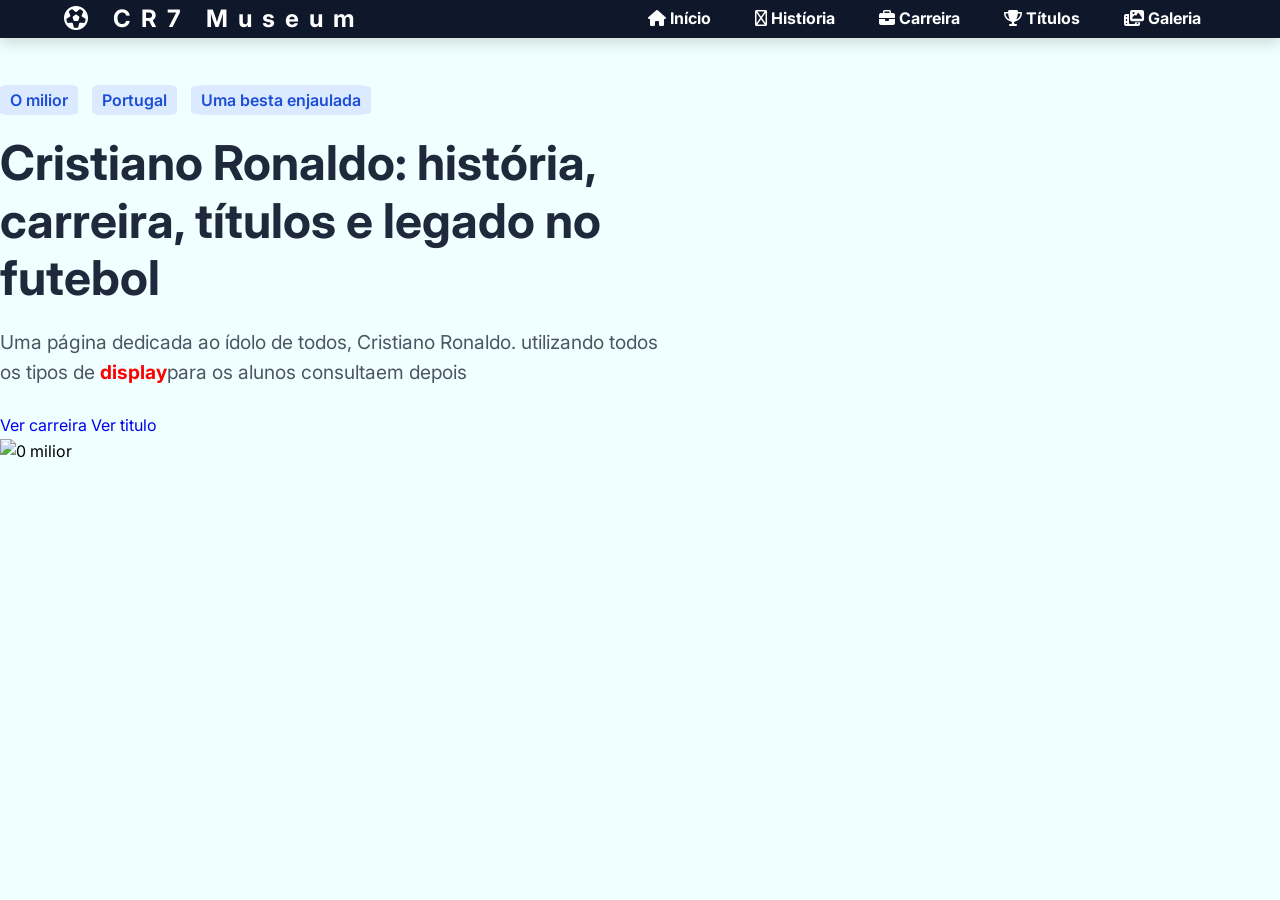
==== 12-AULA/index.html @ c47f36d0 "aula 12" ====
<!doctype html>
<html lang="pt-BR">
  <head>
    <meta charset="UTF-8" />
    <meta name="viewport" content="width=device-width, initial-scale=1.0" />
    <title>Document</title>

    <!-- IMPORTANDO FONT AWESOME -->
    <link
      rel="stylesheet"
      href="https://cdnjs.cloudflare.com/ajax/libs/font-awesome/6.5.0/css/all.min.css"
    />
    <!-- IMPORTANDO GOOGLE ICONS -->
    <link
      rel="stylesheet"
      href="https://fonts.googleapis.com/css2?family=Material+Symbols+Outlined:opsz,wght,FILL,GRAD@20..48,100..700,0..1,-50..200"
    />
    <!-- IMPORTAÇÃO NOSSO CSS -->
    <link rel="stylesheet" href="style.css" />
  </head>
  <body>
    <header class="topo">
      <nav class="navegaçao container">
        <div class="logo">
          <i class="fa-regular fa-futbol"></i>
          CR7 Museum
        </div>
        <ul class="menu">
          <!-- Opções do menu -->
          <li>
            <a href="#Início">
              <i class="fa-solid fa-house"></i>
              Início
            </a>
          </li>
          <!-- Opções do menu 2 -->
          <li>
            <a href="#historia">
              <i class="fa-regular fa-circle-info"></i>
              Histíoria
            </a>
          </li>
          <!-- Opções do menu 3 -->
          <li>
            <a href="#carreira">
              <i class="fa-solid fa-briefcase"></i>
              Carreira
            </a>
          </li>
          <!-- Opções do menu 4 -->
          <li>
            <a href="#titulos">
              <i class="fa-solid fa-trophy"></i>
              Títulos
            </a>
          </li>
          <!-- Opções do menu 5 -->
          <li>
            <a href="#galeria">
              <i class="fa-solid fa-photo-film"></i>
              Galeria
            </a>
          </li>
        </ul>
      </nav>
    </header>
    <main>
      <!-- PRIMEIRA SEÇÃO - GRID -->
      <section id="inicio" class="conteiner idol">

        <!-- Pate Textual -->
        <div class="idol-texto">
            <!-- Tags visuais -->
          <span class="etiqueta-linha">O milior</span>
          <span class="etiqueta-linha">Portugal</span>
          <span class="etiqueta-linha">Uma besta enjaulada</span>

          <h1>
            Cristiano Ronaldo: história, carreira, títulos e legado no futebol
          </h1>

          <p>
            Uma página dedicada ao ídolo de todos, Cristiano Ronaldo. utilizando
            todos os tipos de <span class="destaque-inline">display</span>para
            os alunos consultaem depois
          </p>

          <div>
            <a href="#carreira" class="botao botao-pimário">Ver carreira</a>
            <a href="#titulos" class="botao botao-secudario">Ver titulo</a>
          </div>
          <!-- Parte Imagem -->
          <div class="idol-imagem">
            <img
              src="https://editorial.uefa.com/resources/0282-184d73110076-1612dd46f21d-1000/cristiano_ronaldo_of_portugal_celebrates_after_scoring_a.jpeg"
              alt="0 milior"
            />
          </div>
        </div>
      </section>
    </main>
    <footer>

    </footer>
  </body>
</html>
---- 12-AULA/style.css ----
@import url('https://fonts.googleapis.com/css2?family=Inter:ital,opsz,wght@0,14..32,100..900;1,14..32,100..900&display=swap');
/* RESET */
* {
    margin: 0;
    padding: 0px;
}
/* Formação base */
body{
    font-family: "Inter", sans-serif;
    background-color: azure;
    color: black;
    line-height: 1.6;
}

img{
    max-width: 100%;
    display: block;
}

a{
    text-decoration: none;
}

.container{
    width: 90%;
    max-width: 1200px;
    margin: 0 auto;
}
/* Topo */
.topo {
    background-color: #0f172a;
    position: sticky;
    top: 0;
    z-index: 2;
    box-shadow: 0 5px 15px rgba(0,0,0,0.15);
}

.navegaçao{
    display: flex;
    justify-content: space-between;
    align-items: center;
    gap: 20px;
}

.logo{
    color: white;
    font-size: 1.5em;
    font-weight: bolder;
    letter-spacing: 10px;
}

.menu{
    list-style: none;
    display: flex;
    gap: 14px;
}

.menu a{
    color: white;
    font-weight: 700;
    padding: 10px 15px;
    border-radius: 10px;
    transition: 0.5s;
}

.menu a:hover{
    background-color: #1e293b;
}

/* SEÇÃO ICON - GRID */
.idol{
    display: grid;
    grid-template-columns: 1.2fr 1fr;
    gap: 35px;
    align-items: center;
    padding: 50px 0;
}

.idol-texto h1{
    font-size: 3em;
    line-height: 1.2;
    color: #1e293b;
    margin: 20px 0;
}

.idol-texto p{
    font-size: 1.2em;
    color: #4b5563;
    margin-bottom: 25px;
}

/* ETIQUETAS - INLINE */
.etiqueta-linha{
    display: inline;
    background-color: #dbeafe;
    color: #1d4ed8;
    padding: 5px 10px;
    border-radius: 10%;
    margin-right: 10px;
    font-weight: 600;
}

.destaque-inline{
    display: inline;
    color: red;
    font-weight: 700;
}
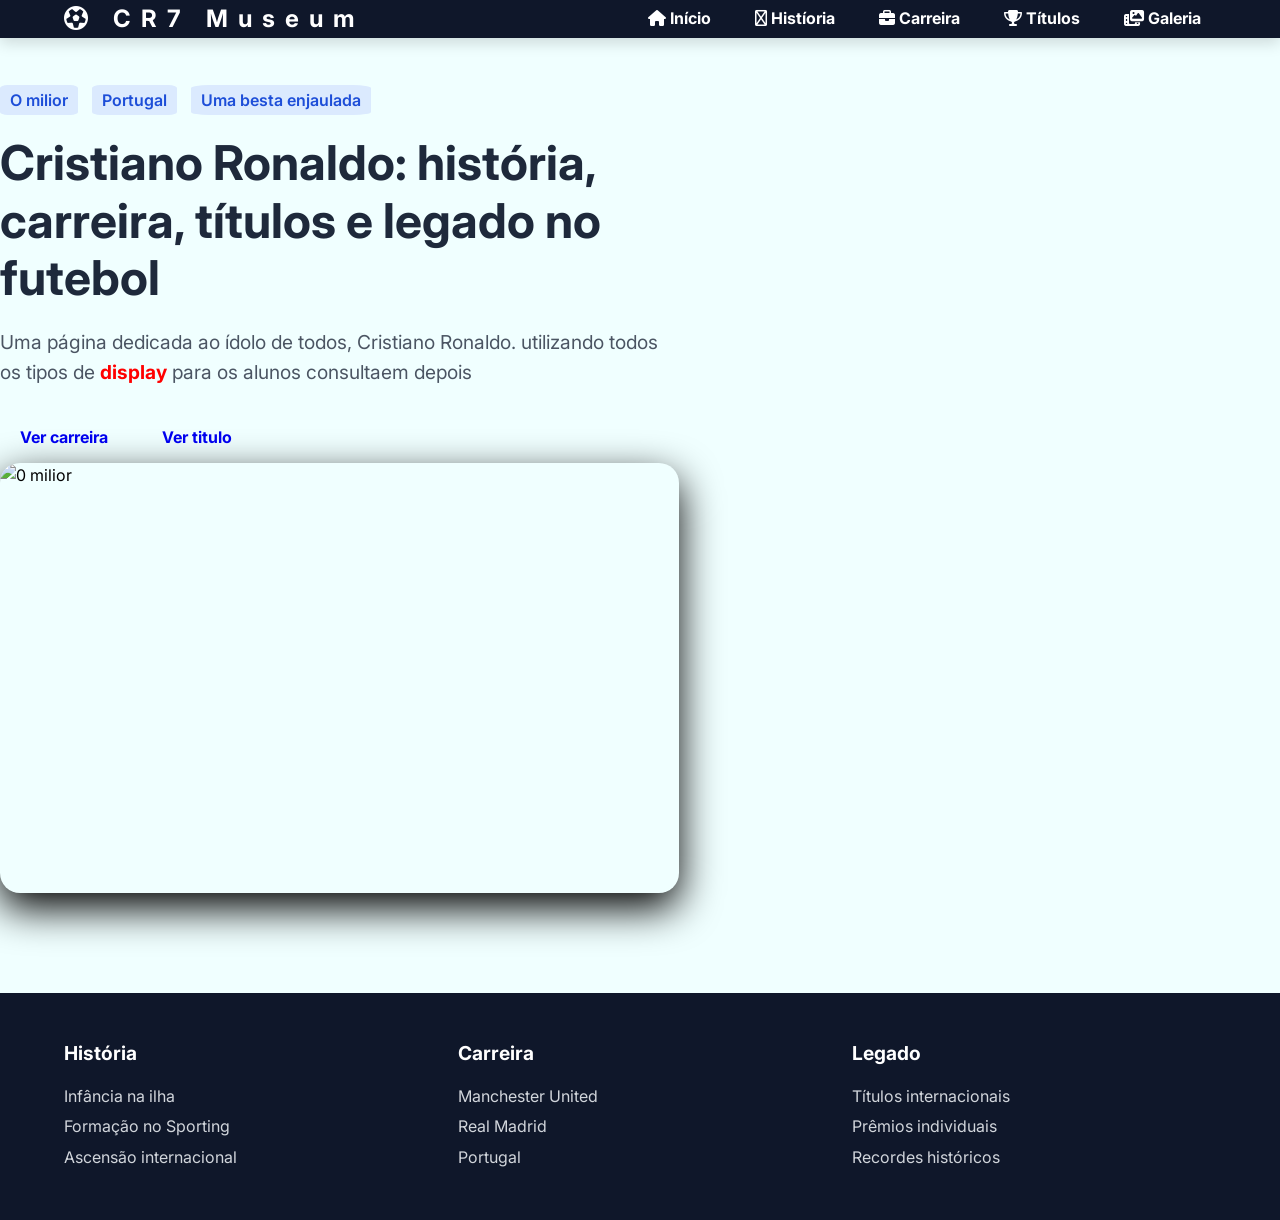
==== commit 7dd6a52b: "finalizada" ====
--- a/12-AULA/index.html
+++ b/12-AULA/index.html
@@ -81,7 +81,7 @@
 
           <p>
             Uma página dedicada ao ídolo de todos, Cristiano Ronaldo. utilizando
-            todos os tipos de <span class="destaque-inline">display</span>para
+            todos os tipos de <span class="destaque-inline">display</span> para
             os alunos consultaem depois
           </p>
 
@@ -99,8 +99,28 @@
         </div>
       </section>
     </main>
-    <footer>
-
+    <footer class="rodape">
+        <!-- GRID 3 COLUNAS -->
+        <div class="container rodape-grid">
+            <div>
+                <h3>História</h3>
+                <p>Infância na ilha</p>
+                <p>Formação no Sporting</p>
+                <p>Ascensão internacional</p>
+            </div>
+            <div>
+                <h3>Carreira</h3>
+                <p>Manchester United</p>
+                <p>Real Madrid</p>
+                <p>Portugal</p>
+            </div>
+            <div>
+                <h3>Legado</h3>
+                <p>Títulos internacionais</p>
+                <p>Prêmios individuais</p>
+                <p>Recordes históricos</p>
+            </div>
+        </div>
     </footer>
   </body>
 </html>
--- a/12-AULA/style.css
+++ b/12-AULA/style.css
@@ -104,4 +104,55 @@
     display: inline;
     color: red;
     font-weight: 700;
+}
+
+/* BOTÕES - INLINE-BLOCK */
+.botao{
+    display: inline-block;
+    padding: 12px 20px;
+    border-radius: 10%;
+    font-weight: 700;
+    margin-right: 10px;
+}
+
+.botao-primario{
+    background-color: red;
+    color: white;
+}
+
+.botao-secundario{
+    background-color: #e5e7eb;
+    color: black;
+}
+
+/* IMAGEM PRINCIPAL */
+.idol-imagem img{
+    width: 100%;
+    height: 430px;
+    object-fit: cover;
+    border-radius: 20px;
+    box-shadow: 0px 15px 40px black;
+}
+/* FOOTER - GRID */
+.rodape{
+    margin-top: 50px;
+    background-color: #0f172a;
+    color: white;
+    padding: 45px 0;
+}
+
+.rodape-grid{
+    display: grid;
+    grid-template-columns: 1fr 1fr 1fr;
+    gap: 30px;
+}
+
+.rodape-grid h3{
+    font-size: 1.2em;
+    margin-bottom: 15px;
+}
+
+.rodape-grid p{
+    color: #d1d5db;
+    margin-bottom: 5px;
 }
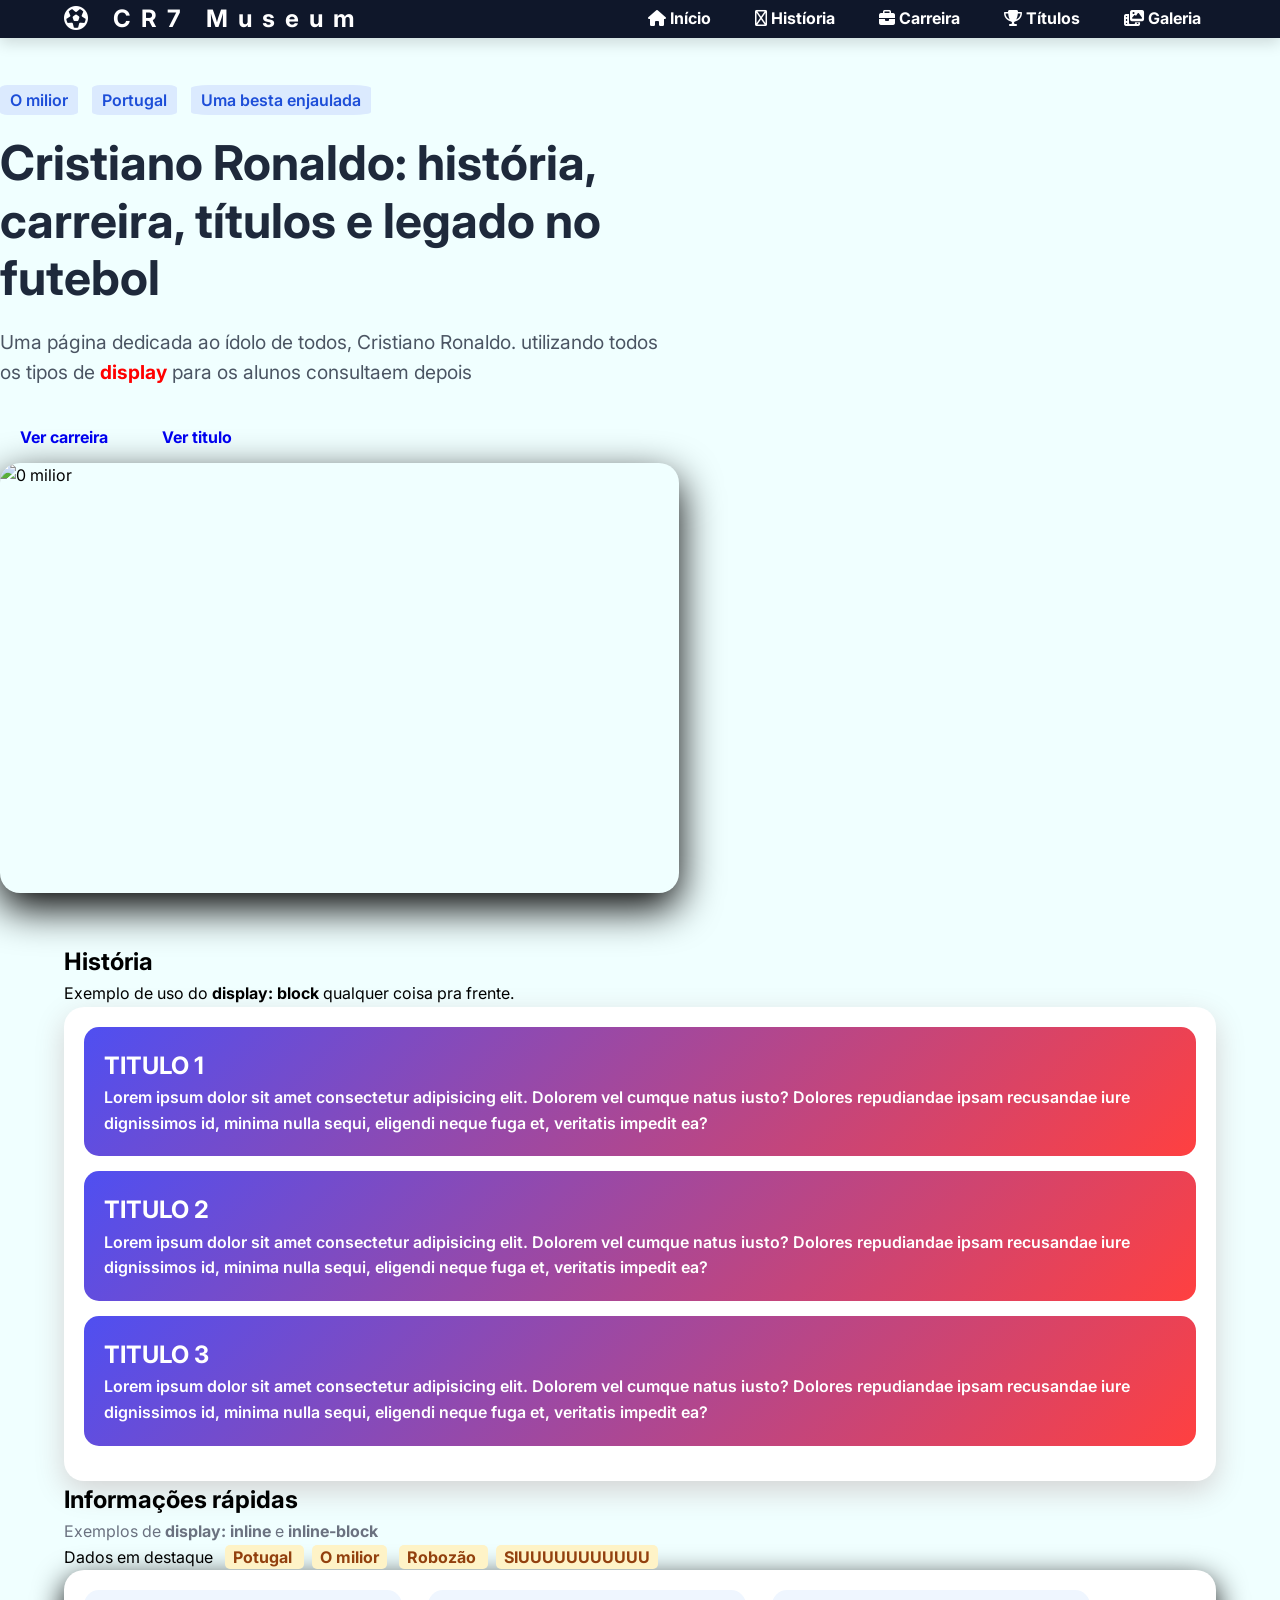
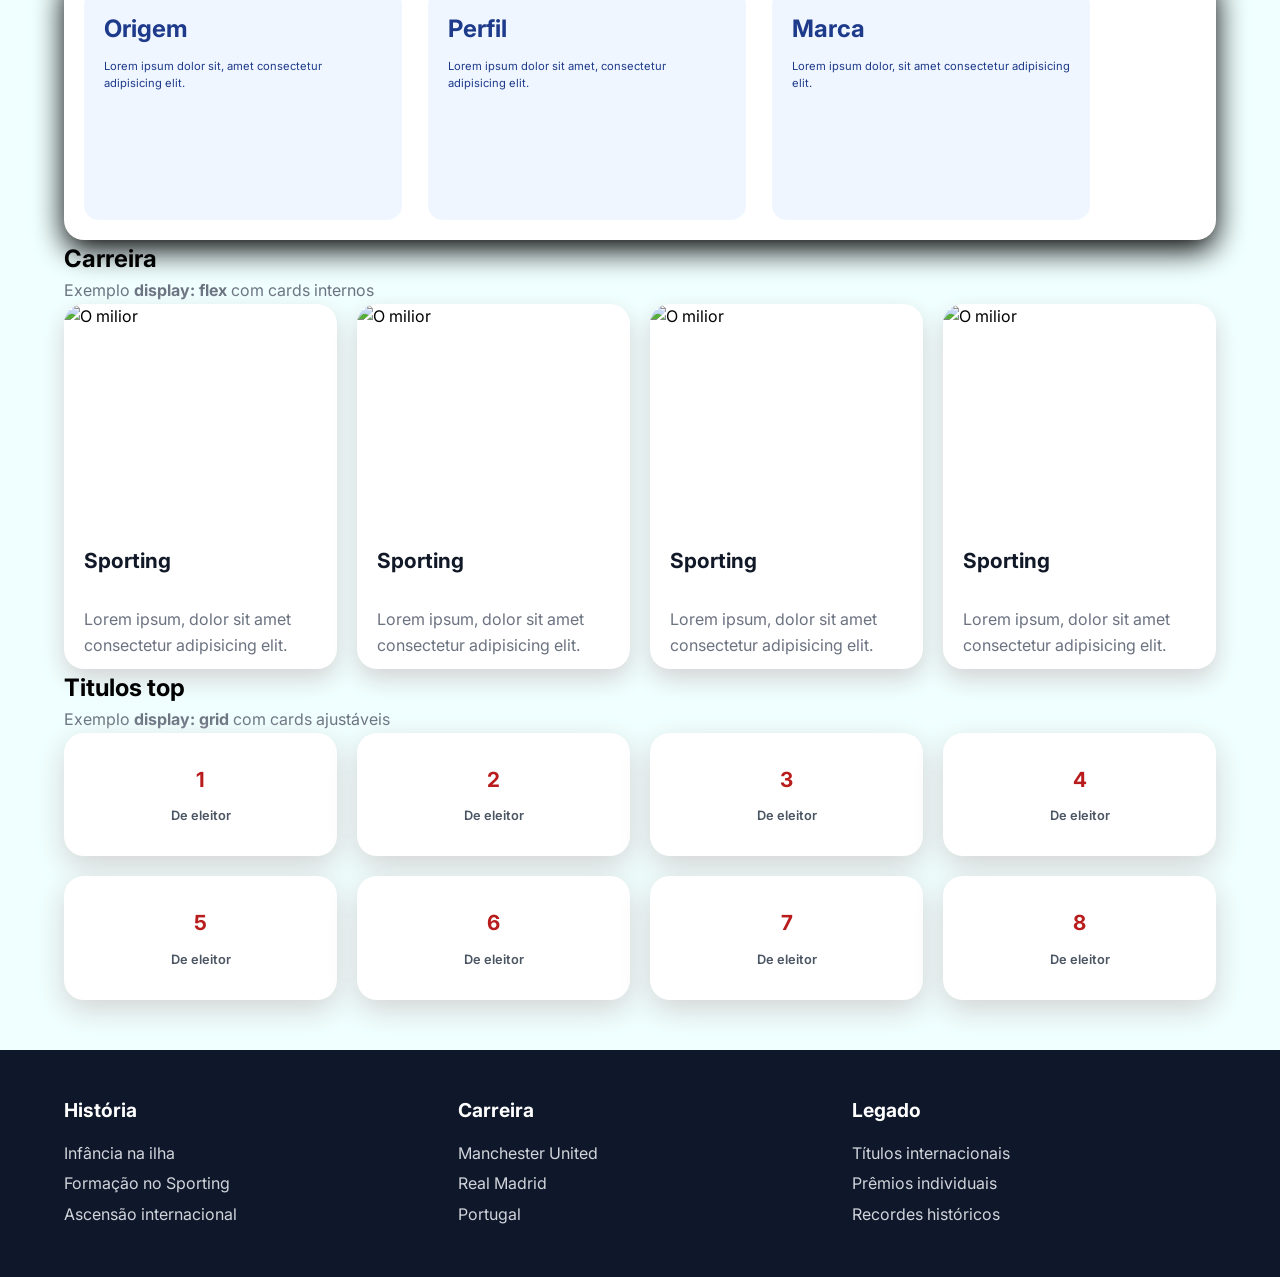
==== commit cda41237: "aula 12 finalizada" ====
--- a/12-AULA/index.html
+++ b/12-AULA/index.html
@@ -67,10 +67,9 @@
     <main>
       <!-- PRIMEIRA SEÇÃO - GRID -->
       <section id="inicio" class="conteiner idol">
-
         <!-- Pate Textual -->
         <div class="idol-texto">
-            <!-- Tags visuais -->
+          <!-- Tags visuais -->
           <span class="etiqueta-linha">O milior</span>
           <span class="etiqueta-linha">Portugal</span>
           <span class="etiqueta-linha">Uma besta enjaulada</span>
@@ -98,29 +97,188 @@
           </div>
         </div>
       </section>
+      <!-- FIM PRIMEIRA SEÇÃO - GRID -->
+      <!--  -->
+      <!-- SEGUNDA SEÇÃO - BLOCK -->
+      <section id="historia" class="container secao">
+        <!-- Div pro título e descrição -->
+        <div class="tituo-secao">
+          <h2>História</h2>
+          <p>
+            Exemplo de uso do <strong> display: block </strong>
+            qualquer coisa pra frente.
+          </p>
+        </div>
+        <!-- Div pra mostrar o tipo de display -->
+        <div class="bloco-historia">
+          <div class="caixa-block">
+            <h2>TITULO 1</h2>
+            Lorem ipsum dolor sit amet consectetur adipisicing elit. Dolorem vel
+            cumque natus iusto? Dolores repudiandae ipsam recusandae iure
+            dignissimos id, minima nulla sequi, eligendi neque fuga et,
+            veritatis impedit ea?
+          </div>
+          <div class="caixa-block">
+            <h2>TITULO 2</h2>
+            Lorem ipsum dolor sit amet consectetur adipisicing elit. Dolorem vel
+            cumque natus iusto? Dolores repudiandae ipsam recusandae iure
+            dignissimos id, minima nulla sequi, eligendi neque fuga et,
+            veritatis impedit ea?
+          </div>
+          <div class="caixa-block">
+            <h2>TITULO 3</h2>
+            Lorem ipsum dolor sit amet consectetur adipisicing elit. Dolorem vel
+            cumque natus iusto? Dolores repudiandae ipsam recusandae iure
+            dignissimos id, minima nulla sequi, eligendi neque fuga et,
+            veritatis impedit ea?
+          </div>
+        </div>
+      </section>
+      <!-- FIM SEGUNDA SEÇÃO - BLOCK -->
+
+      <!-- TERCEIRA SEÇÃO - INLINE E INLINE-BLOCK -->
+      <section class="container secao">
+        <div class="titulo-secao">
+          <h2>Informações rápidas</h2>
+          <p>
+            Exemplos de <strong> display: inline </strong> e
+            <strong>inline-block</strong>
+          </p>
+        </div>
+        <div class="liha-exemplo">
+          <p class="texto-exemplo">
+            Dados em destaque
+            <span class="item-inline"> Potugal </span>
+            <span class="item-inline"> O milior</span>
+            <span class="item-inline"> Robozão </span>
+            <span class="item-inline"> SIUUUUUUUUUUU </span>
+          </p>
+        </div>
+        <div class="linha-cards-inlineblock">
+          <div class="card-inlineblock">
+            <h3>Origem</h3>
+            <p>Lorem ipsum dolor sit, amet consectetur adipisicing elit.</p>
+          </div>
+          <div class="card-inlineblock">
+            <h3>Perfil</h3>
+            <p>Lorem ipsum dolor sit amet, consectetur adipisicing elit.</p>
+          </div>
+          <div class="card-inlineblock">
+            <h3>Marca</h3>
+            <p>Lorem ipsum dolor, sit amet consectetur adipisicing elit.</p>
+          </div>
+        </div>
+      </section>
+      <!-- FIM DA TERCEIRA SEÇÃO -->
+
+      <!-- QUARTA SEÇÃO - FLEX -->
+      <section id="carreira" class="container secao">
+        <div class="titulo-secao">
+          <h2>Carreira</h2>
+          <p>Exemplo <strong>display: flex</strong> com cards internos</p>
+        </div>
+        <div class="lista-carreira">
+          <article class="card-carreira">
+            <img
+              src="https://editorial.uefa.com/resources/0282-184d73110076-1612dd46f21d-1000/cristiano_ronaldo_of_portugal_celebrates_after_scoring_a.jpeg"
+              alt="O milior"
+            />
+            <h3>Sporting</h3>
+            <p>Lorem ipsum, dolor sit amet consectetur adipisicing elit.</p>
+          </article>
+          <article class="card-carreira">
+            <img
+              src="https://editorial.uefa.com/resources/0282-184d73110076-1612dd46f21d-1000/cristiano_ronaldo_of_portugal_celebrates_after_scoring_a.jpeg"
+              alt="O milior"
+            />
+            <h3>Sporting</h3>
+            <p>Lorem ipsum, dolor sit amet consectetur adipisicing elit.</p>
+          </article>
+          <article class="card-carreira">
+            <img
+              src="https://editorial.uefa.com/resources/0282-184d73110076-1612dd46f21d-1000/cristiano_ronaldo_of_portugal_celebrates_after_scoring_a.jpeg"
+              alt="O milior"
+            />
+            <h3>Sporting</h3>
+            <p>Lorem ipsum, dolor sit amet consectetur adipisicing elit.</p>
+          </article>
+          <article class="card-carreira">
+            <img
+              src="https://editorial.uefa.com/resources/0282-184d73110076-1612dd46f21d-1000/cristiano_ronaldo_of_portugal_celebrates_after_scoring_a.jpeg"
+              alt="O milior"
+            />
+            <h3>Sporting</h3>
+            <p>Lorem ipsum, dolor sit amet consectetur adipisicing elit.</p>
+          </article>
+        </div>
+      </section>
+      <!-- FIM DA QUARTA SEÇÃO - FLEX -->
+
+      <!-- QUINTA SEÇÃO - GRID -->
+      <section id="titulos" class="container secao">
+        <div class="titulo-secao">
+          <h2>Titulos top</h2>
+          <p>Exemplo <strong>display: grid</strong> com cards ajustáveis</p>
+        </div>
+        <div class="painel-titulos">
+        <!-- CARD -->
+          <div class="item-titulo">
+            <h3>1</h3>
+            <p>De eleitor</p>
+          </div>
+          <div class="item-titulo">
+            <h3>2</h3>
+            <p>De eleitor</p>
+          </div>
+          <div class="item-titulo">
+            <h3>3</h3>
+            <p>De eleitor</p>
+          </div>
+          <div class="item-titulo">
+            <h3>4</h3>
+            <p>De eleitor</p>
+          </div>
+          <div class="item-titulo">
+            <h3>5</h3>
+            <p>De eleitor</p>
+          </div>
+          <div class="item-titulo">
+            <h3>6</h3>
+            <p>De eleitor</p>
+          </div>
+          <div class="item-titulo">
+            <h3>7</h3>
+            <p>De eleitor</p>
+          </div>
+          <div class="item-titulo">
+            <h3>8</h3>
+            <p>De eleitor</p>
+          </div>
+        </div>
+      </section>
     </main>
     <footer class="rodape">
-        <!-- GRID 3 COLUNAS -->
-        <div class="container rodape-grid">
-            <div>
-                <h3>História</h3>
-                <p>Infância na ilha</p>
-                <p>Formação no Sporting</p>
-                <p>Ascensão internacional</p>
-            </div>
-            <div>
-                <h3>Carreira</h3>
-                <p>Manchester United</p>
-                <p>Real Madrid</p>
-                <p>Portugal</p>
-            </div>
-            <div>
-                <h3>Legado</h3>
-                <p>Títulos internacionais</p>
-                <p>Prêmios individuais</p>
-                <p>Recordes históricos</p>
-            </div>
-        </div>
+      <!-- GRID 3 COLUNAS -->
+      <div class="container rodape-grid">
+        <div>
+          <h3>História</h3>
+          <p>Infância na ilha</p>
+          <p>Formação no Sporting</p>
+          <p>Ascensão internacional</p>
+        </div>
+        <div>
+          <h3>Carreira</h3>
+          <p>Manchester United</p>
+          <p>Real Madrid</p>
+          <p>Portugal</p>
+        </div>
+        <div>
+          <h3>Legado</h3>
+          <p>Títulos internacionais</p>
+          <p>Prêmios individuais</p>
+          <p>Recordes históricos</p>
+        </div>
+      </div>
     </footer>
   </body>
 </html>
--- a/12-AULA/style.css
+++ b/12-AULA/style.css
@@ -155,4 +155,176 @@
 .rodape-grid p{
     color: #d1d5db;
     margin-bottom: 5px;
+}
+
+.titulo-secao{
+
+}
+
+.tiulo-secao h2{
+
+}
+
+.titulo-secao p{
+    color: #6b7280;
+}
+/* BLOCK */
+.bloco-historia{
+    background-color: white;
+    padding: 20px;
+    border-radius: 20px;
+    box-shadow: 0 10px 30px lightgray;
+}
+
+.caixa-block{
+    display: block;
+    background: linear-gradient(135deg, rgb(79, 79, 241), rgb(255, 64, 64));
+    color: white;
+    padding: 20px;
+    border-radius: 15px;
+    margin-bottom: 15px;
+    font-weight: 600;
+}
+/* INLINE E INLINE-BLOCK */
+.linha-exemplo, .linha-cards-inlineblock{
+    background-color: white;
+    border-radius: 20px;
+    padding: 20px;
+    box-shadow: 0 10px 30px black;
+}
+
+.linha-exemplo{
+    margin-bottom: 20px;
+}
+
+.texto-exemplo{
+    font-size: 1em;
+}
+
+.item-inline{
+    display: inline;
+    background-color: #fef3c7;
+    color: #92400e;
+    padding: 2px 8px;
+    border-radius: 5px;
+    margin-left: 8px;
+    font-weight: 700;
+}
+
+.card-inlineblock{
+    display: inline-block;
+    width: 25%;
+    min-height: 190px;
+    margin-right: 2%;
+    background-color: #eff6ff;
+    color: #1e3a8a;
+    border-radius: 15px;
+    padding: 20px;
+}
+
+.card-inlineblock h3{
+    font-size: 1.5em;
+    margin-bottom: 10px;
+}
+
+.card-inlineblock p{
+    font-size: 0.7em;
+    line-height: 1.5;
+}
+/* DISPLAY FLEX */
+.lista-carreira{
+    display: flex;
+    gap: 20px;
+    flex-wrap: wrap;
+}
+
+.card-carreira{
+    flex: 1 1 260px;
+    background-color: white;
+    border-radius: 20px;
+    box-shadow: 0 10px 25px lightgray;
+}
+
+.card-carreira img{
+    border-top-left-radius: 20px;
+    border-top-right-radius: 20px;
+    width: 100%;
+    height: 220px;
+    object-fit: cover;
+}
+
+.card-carreira h3{
+    padding: 20px 20px 10px;
+    font-size: 1.3em;
+    color: #111827;
+}
+
+.card-carreira p{
+    padding: 20px 20px 10px;
+    color: #6b7280;
+}
+/* DISPLAY GRID */
+.painel-titulos{
+    display: grid;
+    grid-template-columns: repeat(4, 1fr);
+    gap: 20px;
+}
+
+.item-titulo{
+    background-color: white;
+    border-radius: 20px;
+    padding: 30px;
+    text-align: center;
+    box-shadow: 0 10px 30px lightgray;
+    font-weight: 600;
+}
+
+.item-titulo h3{
+    font-size: 1.3em;
+    color: #b91c1c;
+    margin-bottom: 10px;
+}
+
+.item-titulo p{
+    font-size: 0.8em;
+    color: #4b5563;
+}
+/* PARA TABLET */
+@media screen and (max-width:1000px){
+    .idol{
+        grid-template-columns: 1fr;
+    }
+    .painel-titulos{
+        grid-template-columns: repeat(2, 1fr);
+    }
+    .card-inlineblock{
+        width: 48%;
+        margin-right: 2%;
+        margin-bottom: 10px;
+    }
+}
+/* PARA MOBILE */
+@media screen and (max-width:600px){
+    .navegacao{
+        flex-direction: column;
+        justify-content: center;
+        padding: 16px 0;
+    }
+    .menu{
+        flex-wrap: wrap;
+        justify-content: center;
+    }
+    .painel-titulos, .rodape-grid{
+        grid-template-columns: 1fr;
+    }
+    .card-inlineblock{
+        display: block;
+        width: 80%;
+        margin-right: 0;
+        margin-bottom: 10px;
+    }
+    .rodape-grid{
+        text-align: center;
+        justify-items: center;
+    }
 }
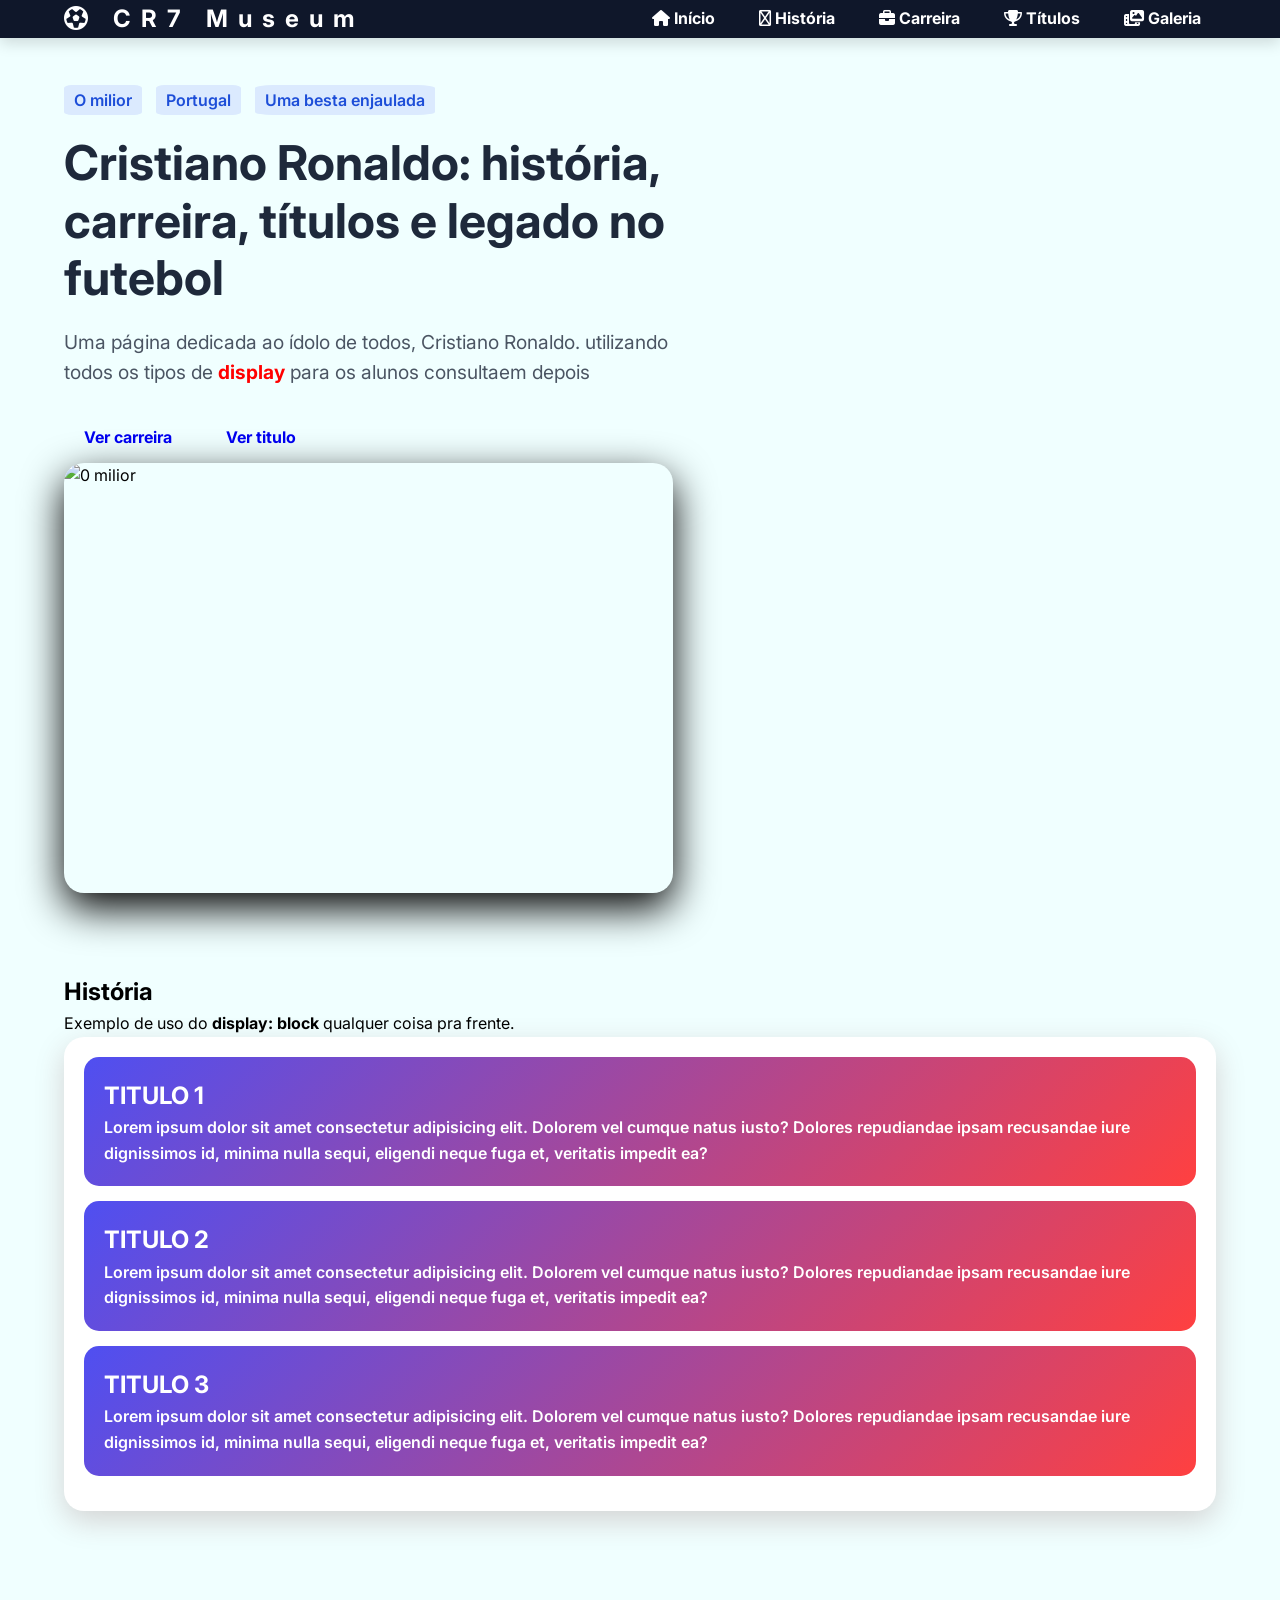
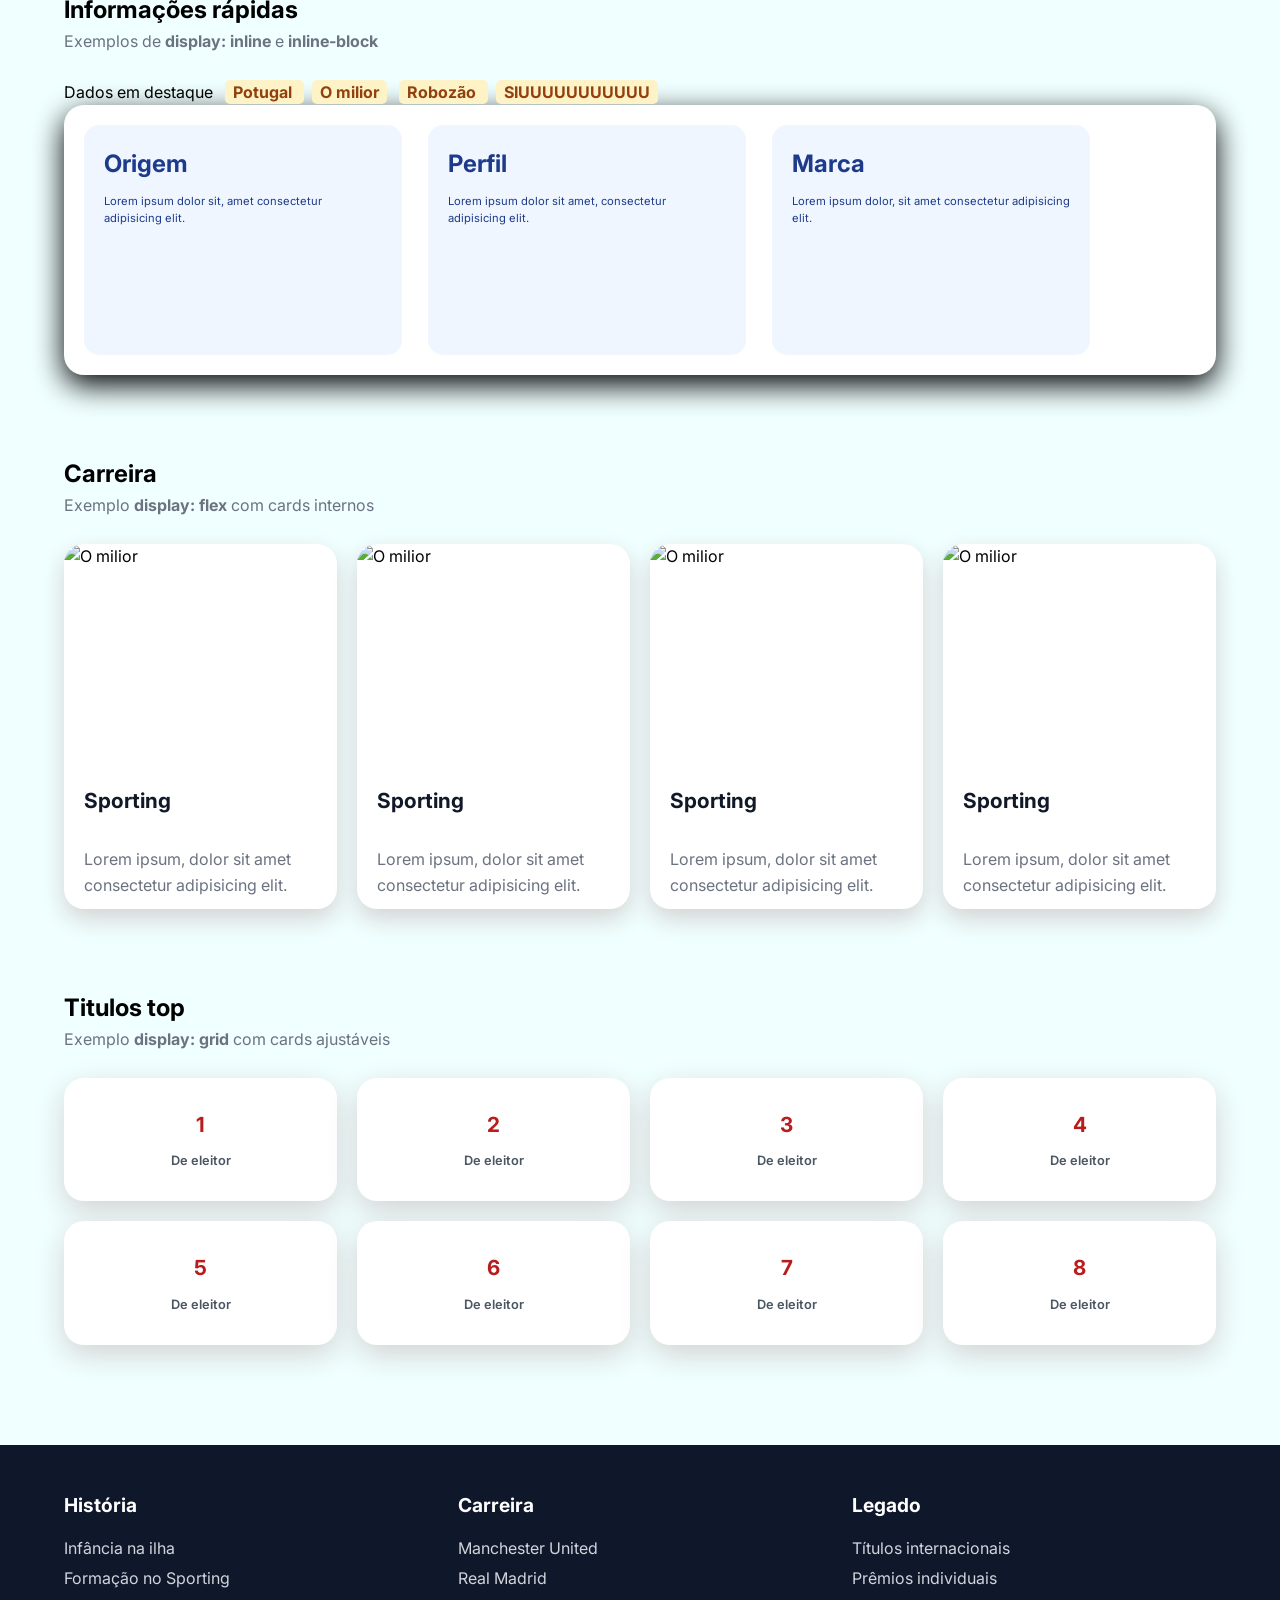
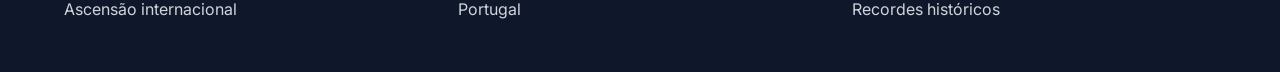
==== commit 96e3f622: "final" ====
--- a/12-AULA/index.html
+++ b/12-AULA/index.html
@@ -37,7 +37,7 @@
           <li>
             <a href="#historia">
               <i class="fa-regular fa-circle-info"></i>
-              Histíoria
+              História
             </a>
           </li>
           <!-- Opções do menu 3 -->
@@ -66,7 +66,7 @@
     </header>
     <main>
       <!-- PRIMEIRA SEÇÃO - GRID -->
-      <section id="inicio" class="conteiner idol">
+      <section id="inicio" class="container idol">
         <!-- Pate Textual -->
         <div class="idol-texto">
           <!-- Tags visuais -->
--- a/12-AULA/style.css
+++ b/12-AULA/style.css
@@ -156,13 +156,19 @@
     color: #d1d5db;
     margin-bottom: 5px;
 }
+/* SECAO */
+.secao{
+    padding: 30px 0 50px 0;
+}
 
 .titulo-secao{
-
+    margin-bottom: 25px;
 }
 
 .tiulo-secao h2{
-
+    font-size: 2em;
+    color: #111827;
+    margin-bottom: 8px;
 }
 
 .titulo-secao p{
